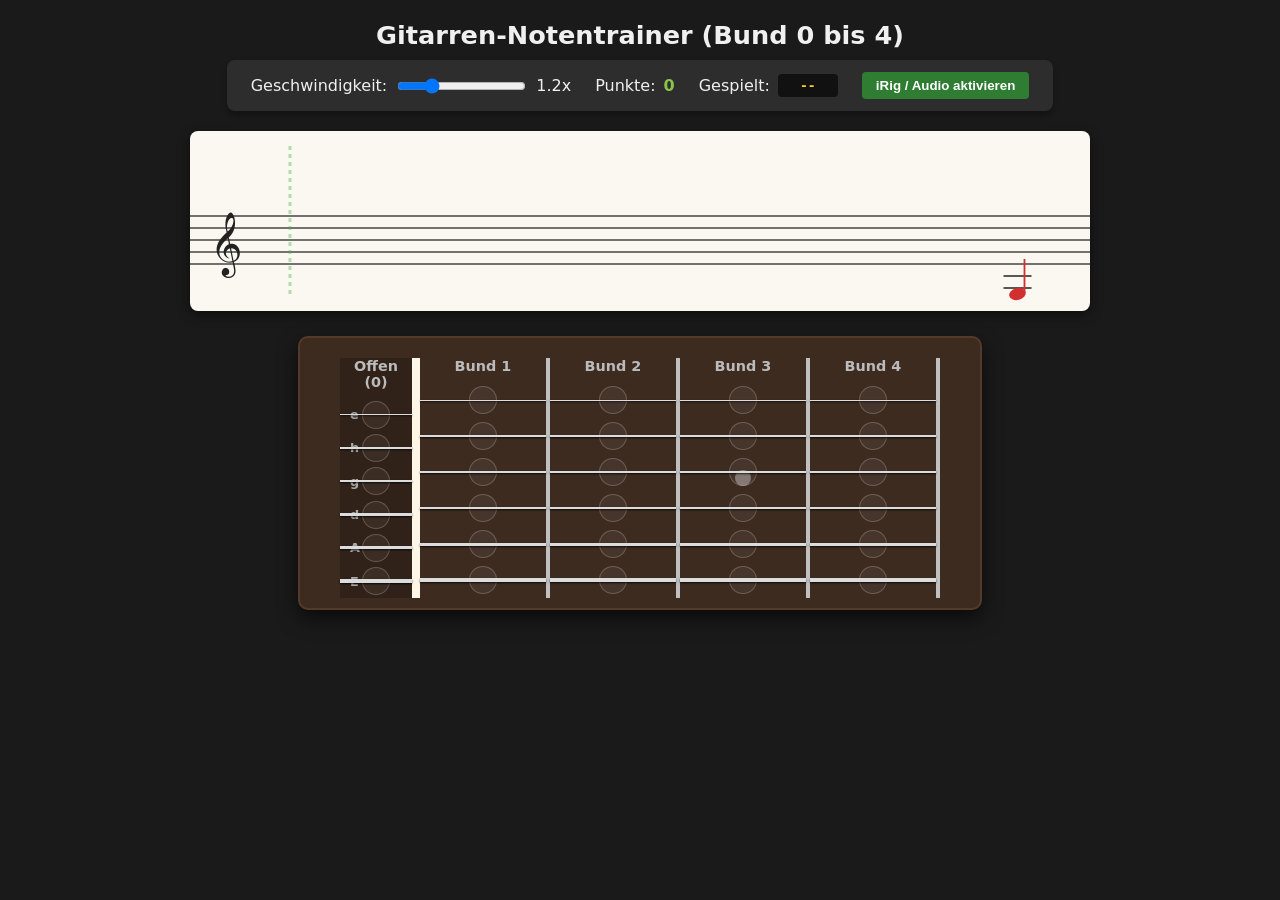
==== Gitarren_Noten.html @ 667db5f5 "Initial commit: Modularer Gitarren-Notentrainer Pro mit Song-Editor und BPM-Modus" ====
<!DOCTYPE html>
<html lang="de">
<head>
  <meta charset="UTF-8">
  <title>Gitarren-Notentrainer (Bund 0 - 4)</title>
  <style>
    :root {
      --bg-color: #1a1a1a;
      --card-bg: #2d2d2d;
      --text-color: #f0f0f0;
      --fretboard-wood: #3d2b1f;
      --fret-wire: #c0c0c0;
      --string-color: #dcdcdc;
      --accent-color: #4CAF50;
      --error-color: #f44336;
    }

    * {
      box-sizing: border-box;
      user-select: none;
    }

    body {
      margin: 0;
      padding: 20px;
      font-family: system-ui, -apple-system, BlinkMacSystemFont, "Segoe UI", Roboto, sans-serif;
      background-color: var(--bg-color);
      color: var(--text-color);
      display: flex;
      flex-direction: column;
      align-items: center;
    }

    h1 {
      margin: 0 0 10px 0;
      font-size: 1.6rem;
    }

    .controls-panel {
      background: var(--card-bg);
      padding: 12px 24px;
      border-radius: 8px;
      display: flex;
      gap: 24px;
      align-items: center;
      margin-bottom: 20px;
      box-shadow: 0 4px 6px rgba(0,0,0,0.3);
      flex-wrap: wrap;
    }

    .control-group {
      display: flex;
      align-items: center;
      gap: 8px;
    }

    .stats {
      font-weight: bold;
      color: #8bc34a;
    }

    .detected-note {
      font-family: monospace;
      font-weight: bold;
      background: #111;
      padding: 4px 8px;
      border-radius: 4px;
      color: #ffca28;
      min-width: 60px;
      text-align: center;
    }

    #notation-container {
      position: relative;
      width: 900px;
      height: 180px;
      background: #faf8f0;
      border-radius: 8px;
      overflow: hidden;
      box-shadow: 0 4px 12px rgba(0,0,0,0.5);
      margin-bottom: 25px;
    }

    #notation-canvas {
      position: absolute;
      left: 0;
      top: 0;
    }

    .fretboard-container {
      background: var(--fretboard-wood);
      padding: 20px 40px 10px 40px;
      border-radius: 10px;
      box-shadow: 0 8px 20px rgba(0,0,0,0.6);
      border: 2px solid #553a2a;
    }

    .fretboard {
      display: grid;
      grid-template-columns: 80px repeat(4, 130px);
      position: relative;
    }

    .fret-header {
      text-align: center;
      font-size: 0.9rem;
      font-weight: bold;
      color: #bbb;
      padding-bottom: 8px;
    }

    .fret-column {
      position: relative;
      display: flex;
      flex-direction: column;
      justify-content: space-between;
      height: 240px;
    }

    .fret-column:not(:first-child) {
      border-right: 4px solid var(--fret-wire);
    }

    .fret-column:first-child {
      border-right: 8px solid #fdf5e6;
      background: rgba(0, 0, 0, 0.2);
    }

    .fret-marker {
      position: absolute;
      top: 50%;
      left: 50%;
      transform: translate(-50%, -50%);
      width: 16px;
      height: 16px;
      background: #e0e0e0;
      border-radius: 50%;
      opacity: 0.4;
      pointer-events: none;
    }

    .note-target {
      position: relative;
      height: 40px;
      display: flex;
      align-items: center;
      justify-content: center;
      cursor: pointer;
      z-index: 2;
    }

    .string-line {
      position: absolute;
      left: 0;
      right: 0;
      background: var(--string-color);
      box-shadow: 0 1px 2px rgba(0,0,0,0.8);
      pointer-events: none;
      z-index: 1;
    }

    .string-label {
      position: absolute;
      left: 10px;
      font-size: 0.8rem;
      color: #aaa;
      pointer-events: none;
      font-weight: bold;
    }

    .note-btn {
      width: 28px;
      height: 28px;
      border-radius: 50%;
      background: rgba(255, 255, 255, 0.05);
      border: 1px solid rgba(255, 255, 255, 0.2);
      transition: background 0.15s, transform 0.1s;
    }

    .note-target:hover .note-btn {
      background: rgba(255, 255, 255, 0.3);
      transform: scale(1.15);
    }

    .correct-flash {
      background: var(--accent-color) !important;
      box-shadow: 0 0 12px var(--accent-color);
    }

    .wrong-flash {
      background: var(--error-color) !important;
      box-shadow: 0 0 12px var(--error-color);
      animation: shake 0.3s ease;
    }

    @keyframes shake {
      0%, 100% { transform: translateX(0); }
      25% { transform: translateX(-4px); }
      75% { transform: translateX(4px); }
    }
  </style>
</head>
<body>

  <h1>Gitarren-Notentrainer (Bund 0 bis 4)</h1>

  <div class="controls-panel">
    <div class="control-group">
      <label for="speed-slider">Geschwindigkeit:</label>
      <input type="range" id="speed-slider" min="0.5" max="3.5" step="0.1" value="1.2">
      <span id="speed-val">1.2x</span>
    </div>

    <div class="control-group">
      <span>Punkte:</span>
      <span id="score" class="stats">0</span>
    </div>

    <div class="control-group">
      <span>Gespielt:</span>
      <span id="pitch-display" class="detected-note">--</span>
    </div>

    <button id="mic-start-btn" style="padding: 6px 14px; cursor: pointer; background: #2e7d32; color: #fff; border: none; border-radius: 4px; font-weight: bold;">
      iRig / Audio aktivieren
    </button>
  </div>

  <div id="notation-container">
    <canvas id="notation-canvas" width="900" height="180"></canvas>
  </div>

  <div class="fretboard-container">
    <div class="fretboard" id="fretboard"></div>
  </div>

  <script>
    // --- Notendefinitionen ---
    const NOTE_NAMES = ["C", "C#", "D", "D#", "E", "F", "F#", "G", "G#", "A", "A#", "H"];
    const STRINGS = [
      { name: "e", baseMidi: 64, gauge: 1 },
      { name: "h", baseMidi: 59, gauge: 1.5 },
      { name: "g", baseMidi: 55, gauge: 2 },
      { name: "d", baseMidi: 50, gauge: 2.5 },
      { name: "A", baseMidi: 45, gauge: 3 },
      { name: "E", baseMidi: 40, gauge: 3.8 }
    ];

    const SEMITONE_TO_STEP = [0, 0, 1, 1, 2, 3, 3, 4, 4, 5, 5, 6]; 
    function midiToDiatonicStep(midi) {
      const octave = Math.floor(midi / 12) - 1;
      const noteInOct = midi % 12;
      return octave * 7 + SEMITONE_TO_STEP[noteInOct];
    }

    const DIATONIC_SEMITONES = [0, 2, 4, 5, 7, 9, 11];
    const POOL = [];

    for (let s = 0; s < 6; s++) {
      for (let f = 0; f <= 4; f++) {
        const midi = STRINGS[s].baseMidi + f;
        if (DIATONIC_SEMITONES.includes(midi % 12)) {
          POOL.push({
            string: s,
            fret: f,
            midi: midi,
            freq: 440 * Math.pow(2, (midi - 69) / 12),
            diatonicStep: midiToDiatonicStep(midi) - midiToDiatonicStep(52)
          });
        }
      }
    }

    // --- State ---
    let activeNotes = [];
    let score = 0;
    let speedMultiplier = 1.2;
    let lastSpawnTime = 0;
    const canvas = document.getElementById('notation-canvas');
    const ctx = canvas.getContext('2d');
    const scoreDisplay = document.getElementById('score');
    const pitchDisplay = document.getElementById('pitch-display');

    document.getElementById('speed-slider').addEventListener('input', (e) => {
      speedMultiplier = parseFloat(e.target.value);
      document.getElementById('speed-val').innerText = speedMultiplier.toFixed(1) + 'x';
    });

    // --- Griffbrett UI ---
    const fretboardEl = document.getElementById('fretboard');
    const fretButtons = {};

    for (let f = 0; f <= 4; f++) {
      const col = document.createElement('div');
      col.className = 'fret-column';

      const header = document.createElement('div');
      header.className = 'fret-header';
      header.innerText = f === 0 ? 'Offen (0)' : `Bund ${f}`;
      col.appendChild(header);

      if (f === 3) {
        const marker = document.createElement('div');
        marker.className = 'fret-marker';
        col.appendChild(marker);
      }

      for (let s = 0; s < 6; s++) {
        const target = document.createElement('div');
        target.className = 'note-target';

        const line = document.createElement('div');
        line.className = 'string-line';
        line.style.height = `${STRINGS[s].gauge}px`;
        target.appendChild(line);

        if (f === 0) {
          const lbl = document.createElement('span');
          lbl.className = 'string-label';
          lbl.innerText = STRINGS[s].name;
          target.appendChild(lbl);
        }

        const btn = document.createElement('div');
        btn.className = 'note-btn';
        target.appendChild(btn);

        const midi = STRINGS[s].baseMidi + f;
        fretButtons[`${s}-${f}`] = btn;

        target.addEventListener('mousedown', () => evaluateNoteAttempt(midi, btn));
        col.appendChild(target);
      }
      fretboardEl.appendChild(col);
    }

    // --- Audio Feedback & Synth ---
    let audioCtx = null;
    let analyserNode = null;
    let micStream = null;
    let audioBuffer = null;

    function playTone(freq, isSuccess = true) {
      if (!audioCtx) return;
      const osc = audioCtx.createOscillator();
      const gain = audioCtx.createGain();
      osc.connect(gain);
      gain.connect(audioCtx.destination);

      if (isSuccess) {
        osc.type = 'triangle';
        osc.frequency.setValueAtTime(freq, audioCtx.currentTime);
        gain.gain.setValueAtTime(0.3, audioCtx.currentTime);
        gain.gain.exponentialRampToValueAtTime(0.001, audioCtx.currentTime + 0.8);
        osc.start();
        osc.stop(audioCtx.currentTime + 0.8);
      } else {
        osc.type = 'sawtooth';
        osc.frequency.setValueAtTime(130, audioCtx.currentTime);
        gain.gain.setValueAtTime(0.15, audioCtx.currentTime);
        gain.gain.exponentialRampToValueAtTime(0.01, audioCtx.currentTime + 0.2);
        osc.start();
        osc.stop(audioCtx.currentTime + 0.2);
      }
    }

    // --- Trefferlogik ---
    let lastHitMidi = -1;
    let lastHitTime = 0;

    function evaluateNoteAttempt(playedMidi, btnElement = null) {
      if (activeNotes.length === 0) return;
      const targetNote = activeNotes[0];

      if (playedMidi === targetNote.midi) {
        // Richtige Note getroffen
        playTone(targetNote.freq, true);

        // Griffbrett visuell aufleuchten lassen (alle Positionen, die diese Note erzeugen)
        highlightMatchingButtons(playedMidi, 'correct-flash');

        activeNotes.shift();
        score++;
        scoreDisplay.innerText = score;
      } else if (btnElement) {
        // Manueller Klick war falsch
        playTone(0, false);
        btnElement.classList.add('wrong-flash');
        setTimeout(() => btnElement.classList.remove('wrong-flash'), 250);
      }
    }

    function highlightMatchingButtons(midi, className) {
      for (let s = 0; s < 6; s++) {
        for (let f = 0; f <= 4; f++) {
          if (STRINGS[s].baseMidi + f === midi) {
            const btn = fretButtons[`${s}-${f}`];
            if (btn) {
              btn.classList.add(className);
              setTimeout(() => btn.classList.remove(className), 250);
            }
          }
        }
      }
    }

    // --- Pitch Detection (Autokorrelation) ---
    function autoCorrelate(buf, sampleRate) {
      // 1. RMS (Lautstärke) prüfen, um Rauschen zu ignorieren
      let rms = 0;
      for (let i = 0; i < buf.length; i++) {
        rms += buf[i] * buf[i];
      }
      rms = Math.sqrt(rms / buf.length);
      if (rms < 0.015) return -1; // Schwellenwert für Signalpegel

      // 2. Trimmen der Kanten
      let r1 = 0, r2 = buf.length - 1;
      const thres = 0.2;
      for (let i = 0; i < buf.length / 2; i++) {
        if (Math.abs(buf[i]) < thres) { r1 = i; break; }
      }
      for (let i = 1; i < buf.length / 2; i++) {
        if (Math.abs(buf[buf.length - i]) < thres) { r2 = buf.length - i; break; }
      }
      const trimmed = buf.slice(r1, r2);
      const c = new Float32Array(trimmed.length).fill(0);

      // 3. Kreuzkorrelation
      for (let lag = 0; lag < trimmed.length; lag++) {
        for (let i = 0; i < trimmed.length - lag; i++) {
          c[lag] += trimmed[i] * trimmed[i + lag];
        }
      }

      // 4. Ersten Peak nach dem Nulldurchgang finden
      let d = 0;
      while (c[d] > c[d + 1]) d++;
      let maxval = -1, maxpos = -1;
      for (let i = d; i < trimmed.length; i++) {
        if (c[i] > maxval) {
          maxval = c[i];
          maxpos = i;
        }
      }
      let T0 = maxpos;

      // Parabolische Interpolation für feinere Frequenzauflösung
      if (T0 > 0 && T0 < trimmed.length - 1) {
        const x1 = c[T0 - 1], x2 = c[T0], x3 = c[T0 + 1];
        const a = (x1 + x3 - 2 * x2) / 2;
        const b = (x3 - x1) / 2;
        if (a) T0 = T0 - b / (2 * a);
      }

      return sampleRate / T0;
    }

    let detectedMidiStreak = -1;
    let streakCount = 0;

    function processPitch() {
      if (!analyserNode) return;

      analyserNode.getFloatTimeDomainData(audioBuffer);
      const freq = autoCorrelate(audioBuffer, audioCtx.sampleRate);

      // Relevanter Gitarrenfrequenzbereich (ca. E2: 82Hz bis G4: 392Hz)
      if (freq > 75 && freq < 450) {
        const midiExact = 69 + 12 * Math.log2(freq / 440);
        const midiRounded = Math.round(midiExact);
        const centsOff = Math.floor((midiExact - midiRounded) * 100);

        // Note nur akzeptieren, wenn Intonation im Rahmen liegt (ca. +/- 40 Cent)
        if (Math.abs(centsOff) < 42) {
          const noteName = NOTE_NAMES[midiRounded % 12];
          const oct = Math.floor(midiRounded / 12) - 1;
          pitchDisplay.innerText = `${noteName}${oct}`;

          // Entprellen / Glätten: Ton muss min. 2 Analyse-Frames stabil anliegen
          if (midiRounded === detectedMidiStreak) {
            streakCount++;
            const now = performance.now();
            if (streakCount === 2 && (now - lastHitTime > 300 || lastHitMidi !== midiRounded)) {
              lastHitMidi = midiRounded;
              lastHitTime = now;
              evaluateNoteAttempt(midiRounded);
            }
          } else {
            detectedMidiStreak = midiRounded;
            streakCount = 1;
          }
        }
      } else {
        pitchDisplay.innerText = "--";
        detectedMidiStreak = -1;
        streakCount = 0;
      }

      requestAnimationFrame(processPitch);
    }

    async function initAudioInput() {
      try {
        audioCtx = new (window.AudioContext || window.webkitAudioContext)();
        if (audioCtx.state === 'suspended') await audioCtx.resume();

        // Audio-Stream ohne automatische Filter (wichtig für Instrumente!)
        micStream = await navigator.mediaDevices.getUserMedia({
          audio: {
            echoCancellation: false,
            autoGainControl: false,
            noiseSuppression: false,
            latency: 0
          }
        });

        const source = audioCtx.createMediaStreamSource(micStream);
        analyserNode = audioCtx.createAnalyser();
        analyserNode.fftSize = 2048; // Ausreichende Puffergröße für tiefe Frequenzen (E2 ~ 82Hz)
        audioBuffer = new Float32Array(analyserNode.fftSize);
        source.connect(analyserNode);

        const btn = document.getElementById('mic-start-btn');
        btn.innerText = "iRig verbunden ✓";
        btn.style.background = "#388e3c";
        btn.disabled = true;

        processPitch();
      } catch (err) {
        alert("Zugriff auf Audioeingang fehlgeschlagen: " + err.message);
      }
    }

    document.getElementById('mic-start-btn').addEventListener('click', initAudioInput);

    // --- Notensystem Renderer ---
    const LINE_SPACING = 12;
    const STAFF_TOP = 85;

    function getYForStep(step) {
      const bottomLineY = STAFF_TOP + 4 * LINE_SPACING;
      return bottomLineY - (step * (LINE_SPACING / 2));
    }

    function drawStaff() {
      ctx.clearRect(0, 0, canvas.width, canvas.height);

      ctx.strokeStyle = '#444';
      ctx.lineWidth = 1.5;
      for (let i = 0; i < 5; i++) {
        const y = STAFF_TOP + i * LINE_SPACING;
        ctx.beginPath();
        ctx.moveTo(0, y);
        ctx.lineTo(canvas.width, y);
        ctx.stroke();
      }

      ctx.fillStyle = '#222';
      ctx.font = '55px serif';
      ctx.fillText('𝄞', 20, STAFF_TOP + 3.8 * LINE_SPACING);

      ctx.strokeStyle = 'rgba(76, 175, 80, 0.4)';
      ctx.lineWidth = 3;
      ctx.setLineDash([4, 4]);
      ctx.beginPath();
      ctx.moveTo(100, 15);
      ctx.lineTo(100, canvas.height - 15);
      ctx.stroke();
      ctx.setLineDash([]);
    }

    function drawNote(note) {
      const x = note.x;
      const y = getYForStep(note.diatonicStep);

      ctx.strokeStyle = '#222';
      ctx.lineWidth = 1.5;
      if (note.diatonicStep <= -2) {
        for (let s = -2; s >= note.diatonicStep; s -= 2) {
          const ly = getYForStep(s);
          ctx.beginPath();
          ctx.moveTo(x - 14, ly);
          ctx.lineTo(x + 14, ly);
          ctx.stroke();
        }
      }
      if (note.diatonicStep >= 10) {
        for (let s = 10; s <= note.diatonicStep; s += 2) {
          const ly = getYForStep(s);
          ctx.beginPath();
          ctx.moveTo(x - 14, ly);
          ctx.lineTo(x + 14, ly);
          ctx.stroke();
        }
      }

      ctx.save();
      ctx.translate(x, y);
      ctx.rotate(-0.25);
      ctx.fillStyle = (note === activeNotes[0]) ? '#d32f2f' : '#111';
      ctx.beginPath();
      ctx.ellipse(0, 0, 8.5, 6, 0, 0, Math.PI * 2);
      ctx.fill();
      ctx.restore();

      ctx.strokeStyle = (note === activeNotes[0]) ? '#d32f2f' : '#111';
      ctx.lineWidth = 1.8;
      ctx.beginPath();
      if (note.diatonicStep < 4) {
        ctx.moveTo(x + 7, y - 2);
        ctx.lineTo(x + 7, y - 35);
      } else {
        ctx.moveTo(x - 7, y + 2);
        ctx.lineTo(x - 7, y + 35);
      }
      ctx.stroke();
    }

    // --- Game-Loop ---
    let lastFrameTime = performance.now();

    function spawnNote() {
      const template = POOL[Math.floor(Math.random() * POOL.length)];
      activeNotes.push({
        ...template,
        x: canvas.width + 20
      });
    }

    function gameLoop(now) {
      const dt = (now - lastFrameTime) / 1000;
      lastFrameTime = now;

      const spawnInterval = 2800 / speedMultiplier;
      if (now - lastSpawnTime > spawnInterval) {
        spawnNote();
        lastSpawnTime = now;
      }

      const moveDistance = 75 * speedMultiplier * dt;
      for (let i = activeNotes.length - 1; i >= 0; i--) {
        activeNotes[i].x -= moveDistance;
        if (activeNotes[i].x < 40) {
          activeNotes.splice(i, 1);
        }
      }

      drawStaff();
      for (const note of activeNotes) {
        drawNote(note);
      }

      requestAnimationFrame(gameLoop);
    }

    spawnNote();
    setTimeout(spawnNote, 1400);
    requestAnimationFrame(gameLoop);
  </script>
</body>
</html>
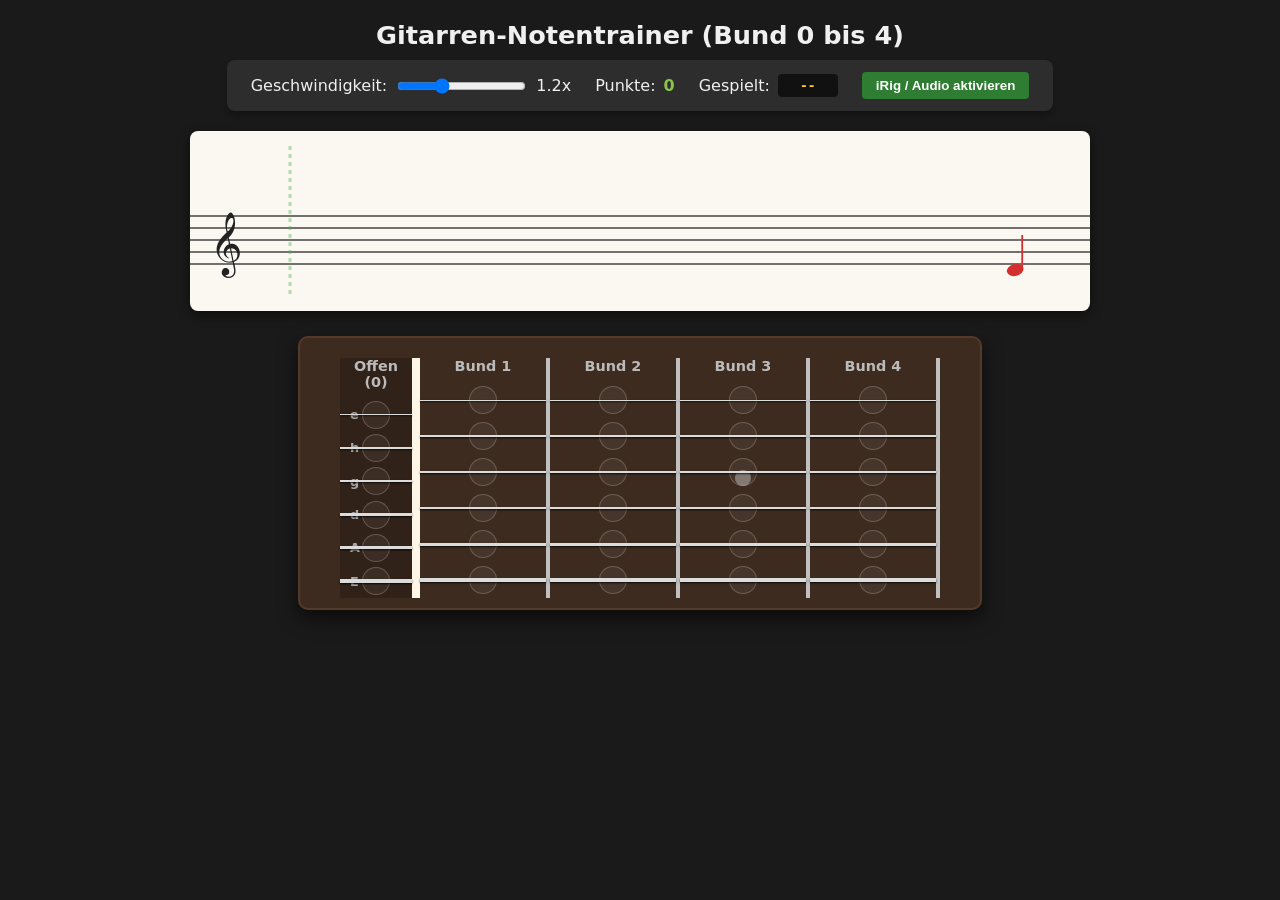
==== commit 28d1ca41: "Allow speed adjustment down to 0.1x in EndlessMode and persist setting" ====
--- a/Gitarren_Noten.html
+++ b/Gitarren_Noten.html
@@ -207,7 +207,7 @@
   <div class="controls-panel">
     <div class="control-group">
       <label for="speed-slider">Geschwindigkeit:</label>
-      <input type="range" id="speed-slider" min="0.5" max="3.5" step="0.1" value="1.2">
+      <input type="range" id="speed-slider" min="0.1" max="3.5" step="0.1" value="1.2">
       <span id="speed-val">1.2x</span>
     </div>
 
